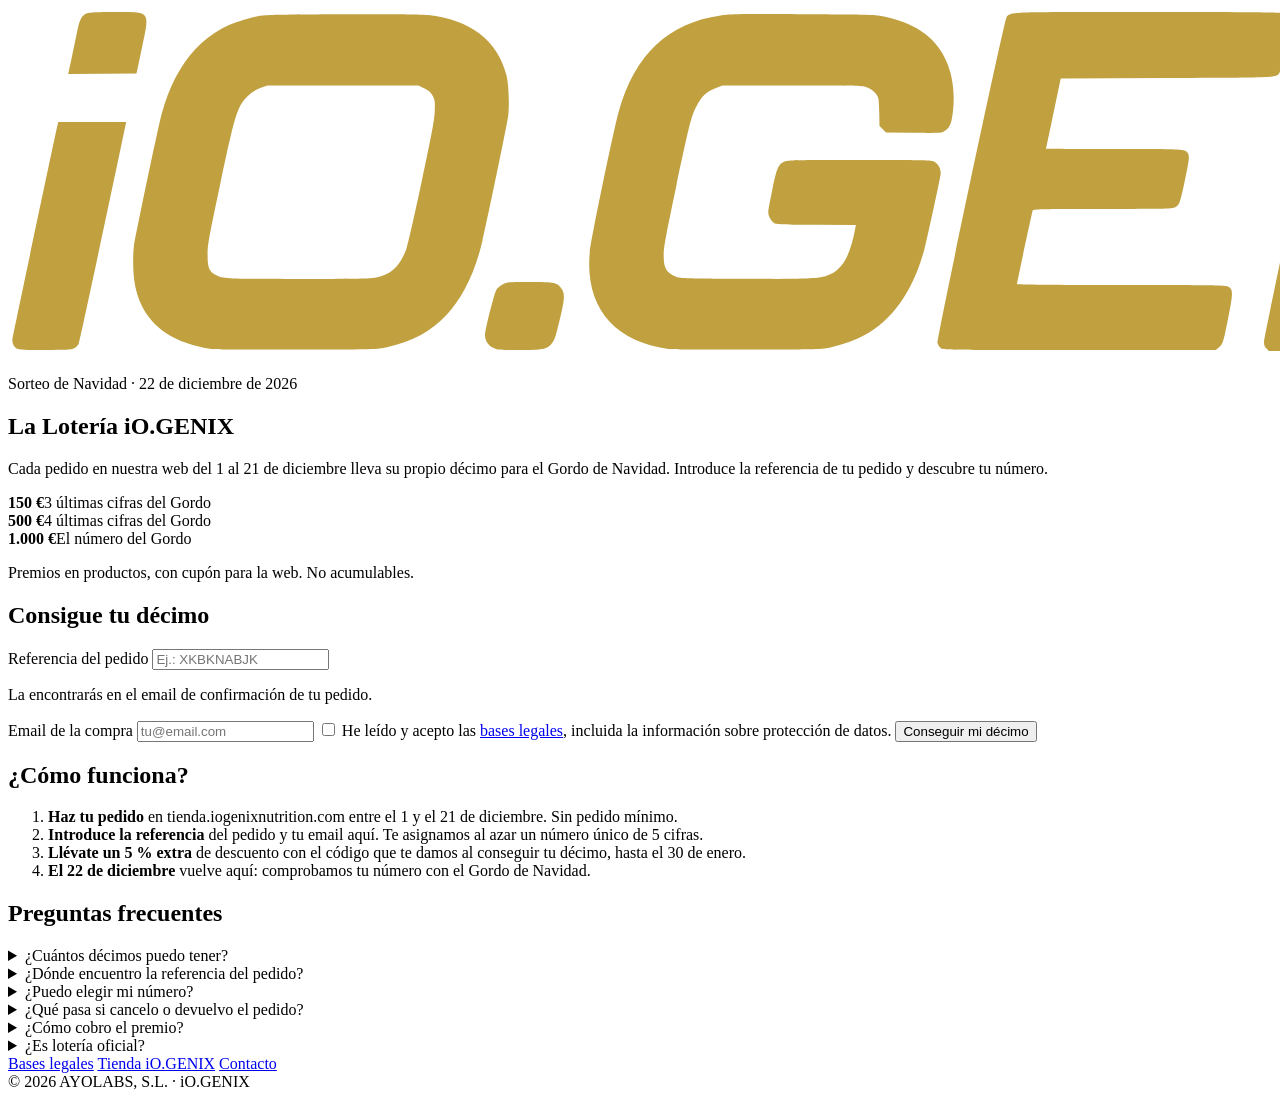
==== index.html @ e64a05e2 "App de clientes y panel interno Co-Authored-By: Claude Opus 5.5 <noreply@anthropic.com> Claude-Sessi" ====
<!doctype html>
<html lang="es">
<head>
<meta charset="utf-8">
<meta name="viewport" content="width=device-width, initial-scale=1">
<title>Lotería iO.GENIX · Navidad 2026</title>
<meta name="description" content="Cada pedido en la web de iO.GENIX del 1 al 21 de diciembre lleva su décimo para el Gordo de Navidad. Consigue el tuyo.">
<meta property="og:title" content="Lotería iO.GENIX · Navidad 2026">
<meta property="og:description" content="Consigue tu décimo para el Gordo de Navidad con tu pedido de diciembre.">
<meta name="theme-color" content="#0b0a08">
<link rel="icon" href="assets/favicon.svg" type="image/svg+xml">
<link rel="preconnect" href="https://fonts.googleapis.com">
<link rel="preconnect" href="https://fonts.gstatic.com" crossorigin>
<link href="https://fonts.googleapis.com/css2?family=Archivo+Black&family=Barlow+Condensed:ital,wght@1,600;1,700&family=Montserrat:wght@400;500;600;700;800&display=swap" rel="stylesheet">
<link rel="stylesheet" href="assets/style.css">
</head>
<body>
<div class="snow" aria-hidden="true"></div>

<header class="top"><img class="logo" src="assets/logo.svg" alt="iO.GENIX"></header>

<main class="wrap">
  <section class="hero">
    <p class="eyebrow">Sorteo de Navidad · 22 de diciembre de 2026</p>
    <h1>La Lotería <span>iO.GENIX</span></h1>
    <p class="lead">Cada pedido en nuestra web del 1 al 21 de diciembre lleva su propio décimo para el Gordo de Navidad. Introduce la referencia de tu pedido y descubre tu número.</p>
    <div class="prizes">
      <div class="prize"><b>150 €</b><span>3 últimas cifras del Gordo</span></div>
      <div class="prize"><b>500 €</b><span>4 últimas cifras del Gordo</span></div>
      <div class="prize top"><b>1.000 €</b><span>El número del Gordo</span></div>
    </div>
    <p class="small">Premios en productos, con cupón para la web. No acumulables.</p>
  </section>

  <div id="phase-banner" class="banner" hidden></div>

  <section id="form-card" class="card">
    <h2 id="form-title">Consigue tu décimo</h2>
    <form id="ticket-form" novalidate>
      <label>Referencia del pedido
        <input type="text" id="f-order" name="pedido" autocomplete="off" autocapitalize="characters" spellcheck="false" placeholder="Ej.: XKBKNABJK" required>
      </label>
      <p class="hint">La encontrarás en el email de confirmación de tu pedido.</p>
      <label>Email de la compra
        <input type="email" id="f-email" name="email" autocomplete="email" inputmode="email" placeholder="tu@email.com" required>
      </label>
      <label class="check"><input type="checkbox" id="f-accept" required>
        <span>He leído y acepto las <a href="bases.html" target="_blank" rel="noopener">bases legales</a>, incluida la información sobre protección de datos.</span>
      </label>
      <button class="btn btn-gold" type="submit" id="f-submit">Conseguir mi décimo</button>
      <p id="form-msg" class="msg" role="alert" aria-live="polite"></p>
    </form>
    <div id="mine" class="mine" hidden></div>
  </section>

  <section id="ticket-view" hidden>
    <div class="card">
      <div class="ticket-head">
        <p class="eyebrow">Tu décimo · pedido <span id="t-order"></span></p>
        <div class="big-number" id="t-number">00000</div>
        <p id="t-status" class="small"></p>
      </div>
      <div id="t-img-wrap" class="decimo-img loading">Preparando tu décimo…</div>
      <div class="btn-row">
        <button class="btn btn-gold full" id="b-share">Compartir en stories</button>
        <button class="btn btn-ghost" id="b-dl">Descargar décimo</button>
        <button class="btn btn-ghost" id="b-dl-story">Descargar para stories</button>
      </div>
      <p id="share-msg" class="small" style="text-align:center;margin:12px 0 0"></p>
      <p id="share-confirm-wrap" style="text-align:center;margin:6px 0 0" hidden>
        <button class="btn btn-dark btn-sm" id="b-shared">Ya la he compartido</button>
      </p>
    </div>

    <div class="card" id="check-card"></div>
    <div class="card" id="code-card"></div>
    <div class="card" id="packs-card"></div>
    <div class="card" id="tombola-card"></div>

    <p style="text-align:center"><button class="btn btn-ghost" id="b-other">¿Tienes otro pedido? Consigue otro décimo</button></p>
  </section>

  <section class="card">
    <h2>¿Cómo funciona?</h2>
    <ol class="steps">
      <li><b>Haz tu pedido</b> en tienda.iogenixnutrition.com entre el 1 y el 21 de diciembre. Sin pedido mínimo.</li>
      <li><b>Introduce la referencia</b> del pedido y tu email aquí. Te asignamos al azar un número único de 5 cifras.</li>
      <li><b>Llévate un 5 % extra</b> de descuento con el código que te damos al conseguir tu décimo, hasta el 30 de enero.</li>
      <li><b>El 22 de diciembre</b> vuelve aquí: comprobamos tu número con el Gordo de Navidad.</li>
    </ol>
  </section>

  <section class="card">
    <h2>Preguntas frecuentes</h2>
    <details><summary>¿Cuántos décimos puedo tener?</summary><p>Uno por cada pedido. Si haces tres pedidos, tienes tres números distintos.</p></details>
    <details><summary>¿Dónde encuentro la referencia del pedido?</summary><p>En el email de confirmación de tu compra y en tu cuenta de la tienda, en «Historial de pedidos». Es un código de letras, por ejemplo XKBKNABJK.</p></details>
    <details><summary>¿Puedo elegir mi número?</summary><p>No. El número se asigna al azar y no se repite: cada décimo es único.</p></details>
    <details><summary>¿Qué pasa si cancelo o devuelvo el pedido?</summary><p>El décimo asociado queda anulado y no participa en los premios.</p></details>
    <details><summary>¿Cómo cobro el premio?</summary><p>Te enviamos un cupón de un solo uso al email del pedido para gastarlo en la web. También lo verás aquí al comprobar tu décimo.</p></details>
    <details><summary>¿Es lotería oficial?</summary><p>No. Es una promoción gratuita de iO.GENIX: tu número no es un décimo de Lotería Nacional, solo se compara con el resultado del Gordo del 22 de diciembre.</p></details>
  </section>
</main>

<footer>
  <nav>
    <a href="bases.html">Bases legales</a>
    <a href="https://tienda.iogenixnutrition.com/" rel="noopener">Tienda iO.GENIX</a>
    <a href="mailto:info@iogenixnutrition.com">Contacto</a>
  </nav>
  <div>© 2026 AYOLABS, S.L. · iO.GENIX</div>
</footer>

<div class="toast" id="toast" role="status" aria-live="polite"></div>

<script src="assets/config.js"></script>
<script src="assets/qr.js"></script>
<script src="assets/api.js"></script>
<script src="assets/decimo.js"></script>
<script src="assets/app.js"></script>
</body>
</html>
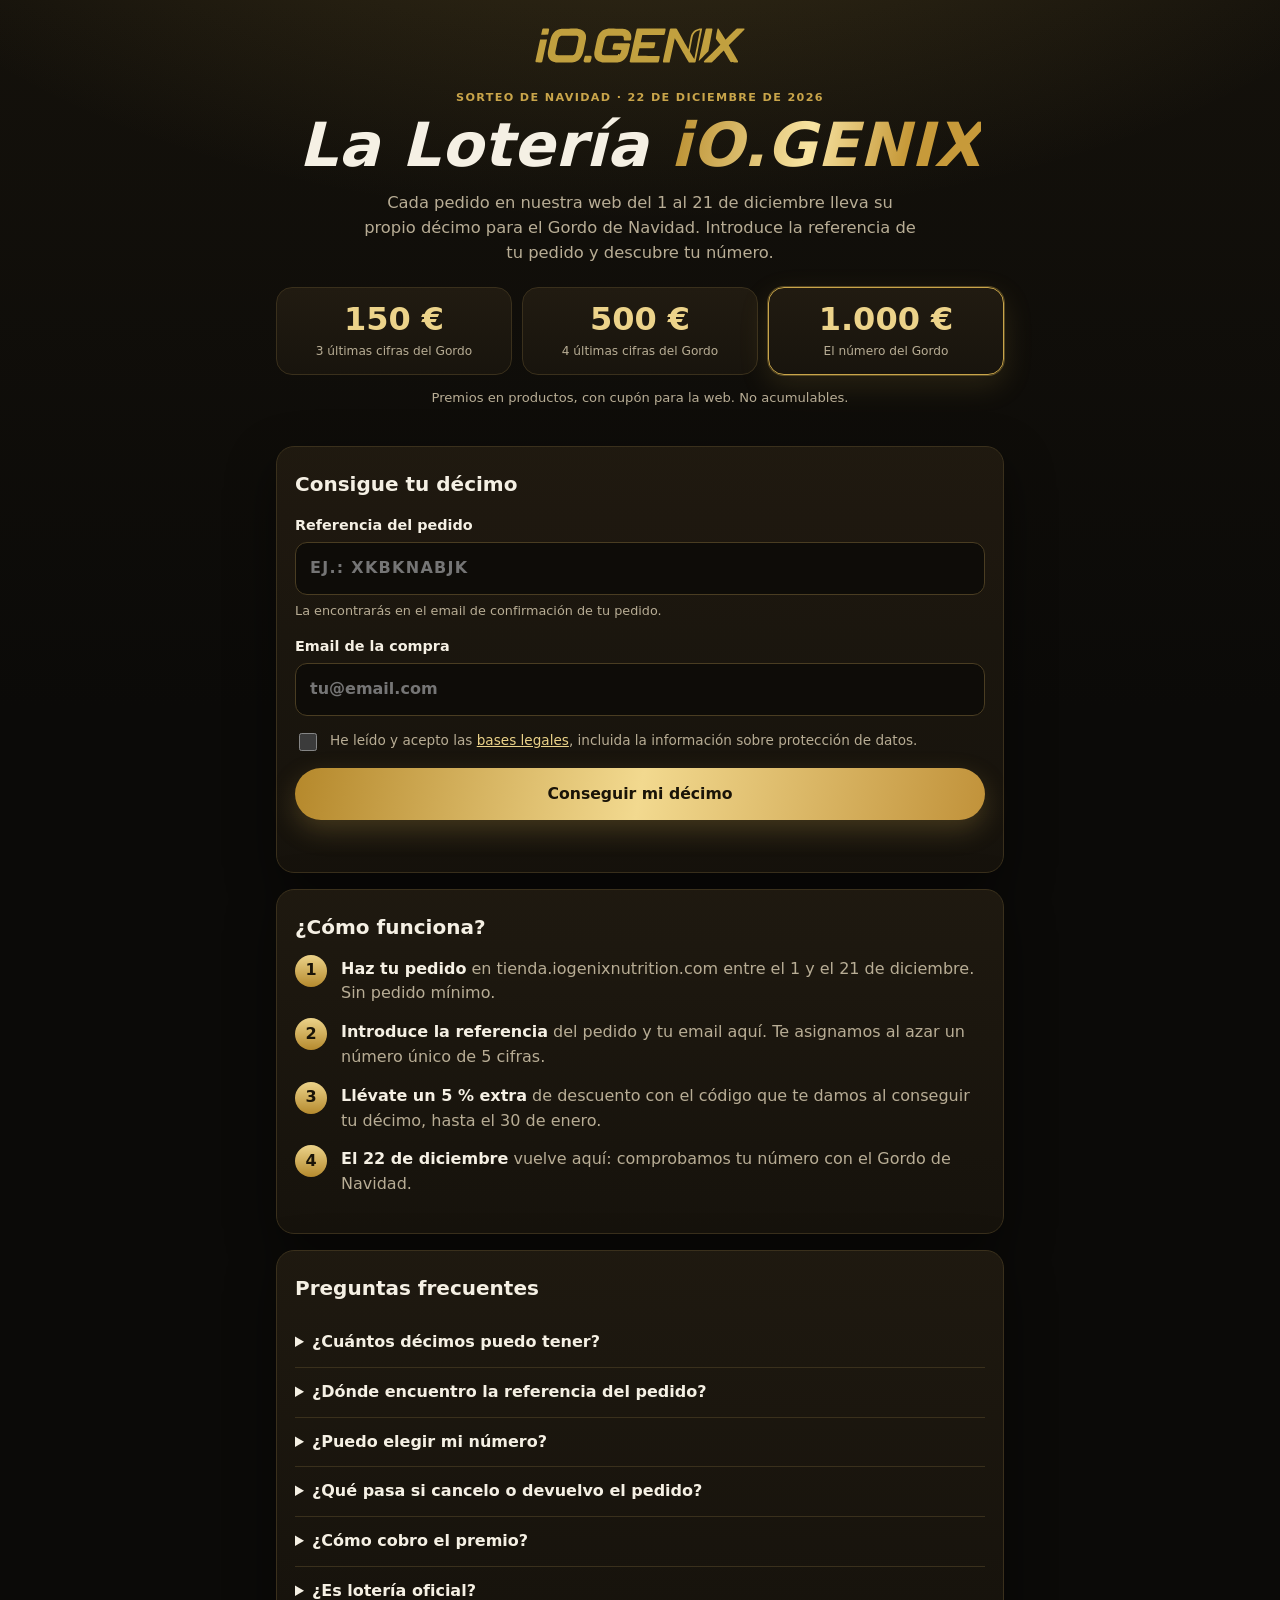
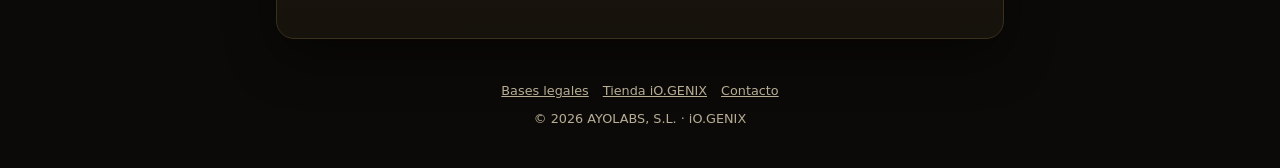
==== commit 301e18d3: "Quitar packs y tómbola; bases legales v1.1 Co-Authored-By: Claude Opus 5.5 <noreply@anthropic.com> C" ====
--- a/index.html
+++ b/index.html
@@ -67,15 +67,10 @@
         <button class="btn btn-ghost" id="b-dl-story">Descargar para stories</button>
       </div>
       <p id="share-msg" class="small" style="text-align:center;margin:12px 0 0"></p>
-      <p id="share-confirm-wrap" style="text-align:center;margin:6px 0 0" hidden>
-        <button class="btn btn-dark btn-sm" id="b-shared">Ya la he compartido</button>
-      </p>
     </div>
 
     <div class="card" id="check-card"></div>
     <div class="card" id="code-card"></div>
-    <div class="card" id="packs-card"></div>
-    <div class="card" id="tombola-card"></div>
 
     <p style="text-align:center"><button class="btn btn-ghost" id="b-other">¿Tienes otro pedido? Consigue otro décimo</button></p>
   </section>
--- a/assets/style.css
+++ b/assets/style.css
@@ -0,0 +1,146 @@
+:root {
+  --bg: #0b0a08;
+  --bg-2: #14110b;
+  --panel: #18140d;
+  --panel-2: #211b11;
+  --line: #3a301c;
+  --gold: #c9a54a;
+  --gold-2: #ecd38a;
+  --gold-3: #8a6a22;
+  --text: #f5f0e4;
+  --muted: #b8ad95;
+  --red: #c4343c;
+  --green: #4caf7a;
+  --radius: 18px;
+  --shadow: 0 18px 50px rgba(0,0,0,.45);
+  --font: 'Montserrat', system-ui, -apple-system, 'Segoe UI', Roboto, sans-serif;
+  color-scheme: dark;
+}
+* { box-sizing: border-box; }
+html { -webkit-text-size-adjust: 100%; }
+body {
+  margin: 0; font-family: var(--font); color: var(--text); line-height: 1.55;
+  background:
+    radial-gradient(1200px 600px at 50% -200px, rgba(201,165,74,.22), transparent 70%),
+    linear-gradient(180deg, var(--bg-2), var(--bg) 40%);
+  background-color: var(--bg);
+  min-height: 100vh;
+}
+a { color: var(--gold-2); }
+img { max-width: 100%; display: block; }
+.wrap { width: 100%; max-width: 760px; margin: 0 auto; padding: 0 16px; }
+
+/* Cabecera */
+.top { padding: 28px 16px 8px; text-align: center; }
+.top .logo { width: 210px; margin: 0 auto; }
+
+/* Copos animados */
+.snow { position: fixed; inset: 0; pointer-events: none; overflow: hidden; z-index: 0; }
+.snow i { position: absolute; top: -10px; width: 4px; height: 4px; border-radius: 50%; background: rgba(236,211,138,.7); animation: fall linear infinite; }
+@keyframes fall { to { transform: translateY(110vh) translateX(30px); } }
+@media (prefers-reduced-motion: reduce) { .snow { display: none; } }
+main, footer, header { position: relative; z-index: 1; }
+
+/* Hero */
+.hero { text-align: center; padding: 18px 0 8px; }
+.eyebrow { text-transform: uppercase; letter-spacing: .12em; font-size: .7rem; font-weight: 700; color: var(--gold); margin: 0 0 8px; }
+h1 { font-family: 'Barlow Condensed', var(--font); font-style: italic; font-weight: 700; font-size: clamp(2.4rem, 9vw, 3.8rem); line-height: 1; margin: 0 0 14px; letter-spacing: .01em; }
+h1 span { background: linear-gradient(100deg, #b88c2c, #f7e3a1 45%, #c79a3a 75%); -webkit-background-clip: text; background-clip: text; color: transparent; }
+.lead { color: var(--muted); font-size: 1.02rem; max-width: 560px; margin: 0 auto 22px; }
+h2 { font-size: 1.25rem; margin: 0 0 14px; }
+h3 { font-size: 1.05rem; margin: 0 0 8px; }
+
+.prizes { display: grid; grid-template-columns: repeat(3, 1fr); gap: 10px; margin: 0 0 10px; }
+.prize { background: linear-gradient(180deg, var(--panel-2), var(--panel)); border: 1px solid var(--line); border-radius: 16px; padding: 14px 8px; }
+.prize b { display: block; font-family: 'Archivo Black', var(--font); font-size: clamp(1.35rem, 6vw, 2rem); color: var(--gold-2); line-height: 1.1; }
+.prize span { display: block; font-size: .76rem; color: var(--muted); margin-top: 4px; }
+.prize.top { border-color: var(--gold); box-shadow: 0 0 0 1px rgba(201,165,74,.35), 0 10px 30px rgba(201,165,74,.15); }
+.small { font-size: .82rem; color: var(--muted); }
+
+/* Tarjetas */
+.card { background: linear-gradient(180deg, rgba(33,27,17,.92), rgba(24,20,13,.92)); border: 1px solid var(--line); border-radius: var(--radius); padding: 22px 18px; margin: 16px 0; box-shadow: var(--shadow); }
+.banner { border-radius: 14px; padding: 14px 16px; margin: 16px 0 0; background: rgba(201,165,74,.12); border: 1px solid rgba(201,165,74,.4); color: var(--gold-2); font-weight: 600; text-align: center; }
+
+/* Formularios */
+label { display: block; font-weight: 600; font-size: .9rem; margin: 0 0 14px; }
+input[type=text], input[type=email], input[type=password], input[type=number], input[type=datetime-local], input[type=url], textarea, select {
+  display: block; width: 100%; margin-top: 6px; padding: 13px 14px; font: inherit; font-size: 1rem; color: var(--text);
+  background: #0e0c08; border: 1px solid #4a3d22; border-radius: 12px; outline: none;
+}
+input:focus, textarea:focus, select:focus { border-color: var(--gold); box-shadow: 0 0 0 3px rgba(201,165,74,.25); }
+#f-order { text-transform: uppercase; letter-spacing: .08em; font-weight: 700; }
+.hint { margin: -8px 0 14px; font-size: .8rem; color: var(--muted); }
+label.check { display: flex; gap: 10px; align-items: flex-start; font-weight: 500; font-size: .85rem; color: var(--muted); }
+label.check input { margin-top: 3px; width: 18px; height: 18px; accent-color: var(--gold); flex: none; }
+
+.btn { display: inline-flex; align-items: center; justify-content: center; gap: 8px; border: 0; border-radius: 999px; padding: 14px 22px; font: inherit; font-weight: 800; font-size: .98rem; cursor: pointer; text-decoration: none; transition: transform .12s ease, filter .12s ease; }
+.btn:active { transform: scale(.98); }
+.btn:disabled { opacity: .6; cursor: progress; }
+.btn-gold { background: linear-gradient(100deg, #b5882b, #f2d98f 50%, #c1923a); color: #1a1408; width: 100%; box-shadow: 0 10px 26px rgba(201,165,74,.25); }
+.btn-ghost { background: transparent; color: var(--gold-2); border: 1px solid var(--gold-3); }
+.btn-dark { background: #0e0c08; color: var(--text); border: 1px solid var(--line); }
+.btn-sm { padding: 9px 14px; font-size: .85rem; }
+.btn-row { display: grid; grid-template-columns: 1fr 1fr; gap: 10px; margin-top: 14px; }
+.btn-row .btn { width: 100%; }
+.btn-row .full { grid-column: 1 / -1; }
+.msg { min-height: 1.2em; margin: 12px 0 0; font-weight: 600; font-size: .9rem; }
+.msg.err { color: #ff8a8a; }
+.msg.ok { color: #8fe0b0; }
+
+/* Décimo */
+.ticket-head { text-align: center; }
+.big-number { font-family: 'Archivo Black', var(--font); font-size: clamp(3.2rem, 17vw, 5.6rem); letter-spacing: .08em; line-height: 1; margin: 6px 0 14px; background: linear-gradient(100deg, #b88c2c, #fbe7a6 45%, #c79a3a 75%); -webkit-background-clip: text; background-clip: text; color: transparent; }
+.decimo-img { width: 100%; border-radius: 10px; box-shadow: 0 14px 40px rgba(0,0,0,.6); aspect-ratio: 1800 / 972; background: #f6f0e2; }
+.loading { display: grid; place-items: center; color: #6b5a33; font-weight: 700; }
+
+.code { display: flex; align-items: center; justify-content: space-between; gap: 12px; border: 2px dashed var(--gold); border-radius: 14px; padding: 12px 14px; margin: 10px 0; background: rgba(201,165,74,.08); }
+.code b { font-family: 'Archivo Black', var(--font); font-size: 1.5rem; letter-spacing: .08em; color: var(--gold-2); word-break: break-all; }
+
+.result-num { display: flex; justify-content: center; gap: 6px; margin: 12px 0; }
+.result-num span { font-family: 'Archivo Black', var(--font); font-size: clamp(1.8rem, 9vw, 2.6rem); width: 1.3em; text-align: center; border-radius: 10px; background: #0e0c08; border: 1px solid var(--line); padding: 4px 0; }
+.result-num span.hit { background: linear-gradient(180deg, #e9cd7d, #b58a2e); color: #1a1408; border-color: transparent; }
+.win { color: var(--gold-2); font-size: 1.15rem; font-weight: 800; text-align: center; }
+.countdown { display: grid; grid-template-columns: repeat(4, 1fr); gap: 8px; margin: 14px 0 6px; text-align: center; }
+.countdown div { background: #0e0c08; border: 1px solid var(--line); border-radius: 12px; padding: 10px 4px; }
+.countdown b { display: block; font-family: 'Archivo Black', var(--font); font-size: 1.6rem; color: var(--gold-2); }
+.countdown span { font-size: .7rem; color: var(--muted); text-transform: uppercase; letter-spacing: .1em; }
+
+.packs { display: grid; grid-template-columns: repeat(auto-fill, minmax(200px, 1fr)); gap: 12px; }
+.pack { background: #0e0c08; border: 1px solid var(--line); border-radius: 14px; overflow: hidden; display: flex; flex-direction: column; }
+.pack img { aspect-ratio: 1; object-fit: cover; width: 100%; background: #1b160d; }
+.pack .body { padding: 12px; display: flex; flex-direction: column; gap: 6px; flex: 1; }
+.pack .price { font-weight: 800; color: var(--gold-2); font-size: 1.1rem; }
+.pack .price s { color: var(--muted); font-weight: 500; font-size: .85rem; margin-left: 6px; }
+.pack .btn { margin-top: auto; }
+.soon { text-align: center; padding: 8px 0; color: var(--muted); }
+.soon .icon { font-size: 2rem; display: block; margin-bottom: 6px; }
+
+.steps { counter-reset: s; list-style: none; padding: 0; margin: 0; }
+.steps li { counter-increment: s; position: relative; padding: 0 0 14px 46px; color: var(--muted); }
+.steps li b { color: var(--text); }
+.steps li::before { content: counter(s); position: absolute; left: 0; top: -2px; width: 32px; height: 32px; border-radius: 50%; display: grid; place-items: center; font-weight: 800; color: #1a1408; background: linear-gradient(180deg, #ecd38a, #b58a2e); }
+details { border-top: 1px solid var(--line); padding: 12px 0; }
+details:first-of-type { border-top: 0; }
+summary { cursor: pointer; font-weight: 700; }
+details p { color: var(--muted); margin: 8px 0 0; }
+
+.mine { margin-top: 16px; display: flex; flex-wrap: wrap; gap: 8px; align-items: center; }
+.mine .chip { border: 1px solid var(--line); background: #0e0c08; color: var(--text); border-radius: 999px; padding: 7px 12px; font: inherit; font-size: .82rem; cursor: pointer; }
+.mine .chip b { color: var(--gold-2); font-family: 'Archivo Black', var(--font); letter-spacing: .05em; }
+.badge { display: inline-block; font-size: .72rem; font-weight: 800; letter-spacing: .06em; text-transform: uppercase; padding: 3px 9px; border-radius: 999px; background: rgba(201,165,74,.15); color: var(--gold-2); border: 1px solid rgba(201,165,74,.4); }
+.badge.red { background: rgba(196,52,60,.15); color: #ff9a9a; border-color: rgba(196,52,60,.5); }
+.badge.green { background: rgba(76,175,122,.15); color: #9de3bb; border-color: rgba(76,175,122,.5); }
+
+footer { text-align: center; padding: 26px 16px 40px; color: var(--muted); font-size: .8rem; }
+footer a { color: var(--muted); }
+footer nav { display: flex; gap: 14px; justify-content: center; flex-wrap: wrap; margin-bottom: 8px; }
+
+.toast { position: fixed; left: 50%; bottom: 20px; transform: translateX(-50%) translateY(20px); opacity: 0; background: #f2e3b4; color: #1a1408; font-weight: 700; padding: 10px 18px; border-radius: 999px; transition: .25s; z-index: 50; pointer-events: none; max-width: calc(100% - 32px); text-align: center; }
+.toast.show { opacity: 1; transform: translateX(-50%) translateY(0); }
+[hidden] { display: none !important; }
+
+@media (max-width: 420px) {
+  .prize span { font-size: .68rem; }
+  .btn-row { grid-template-columns: 1fr; }
+  .card { padding: 20px 14px; }
+}
